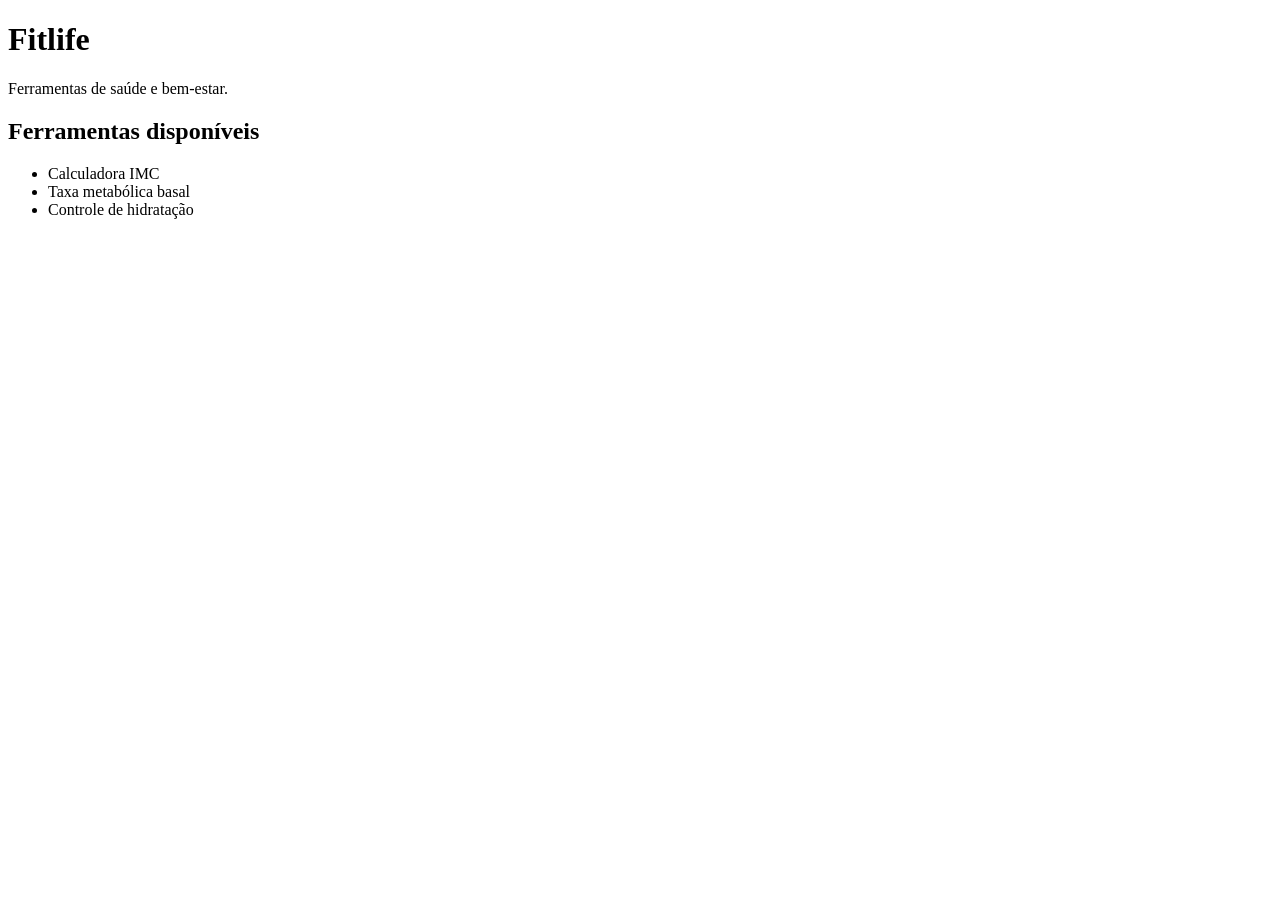
==== aula-HTML/index.html @ 9f712702 "criado html multipages" ====
<!DOCTYPE html>
<html lang="pt-BR">
<head>
    <meta charset="UTF-8">
    <meta name="viewport" content="width=device-width, initial-scale=1.0">
    <title>Fitlife</title>
</head>
<body>
    
  <h1>Fitlife</h1>

    <p>Ferramentas de saúde e bem-estar.</p>

    <h2>Ferramentas disponíveis</h2>

    <ul>
      <li>Calculadora IMC</li>
      <li>Taxa metabólica basal</li>
      <li>Controle de hidratação</li>
    </ul>


</body>
</html>
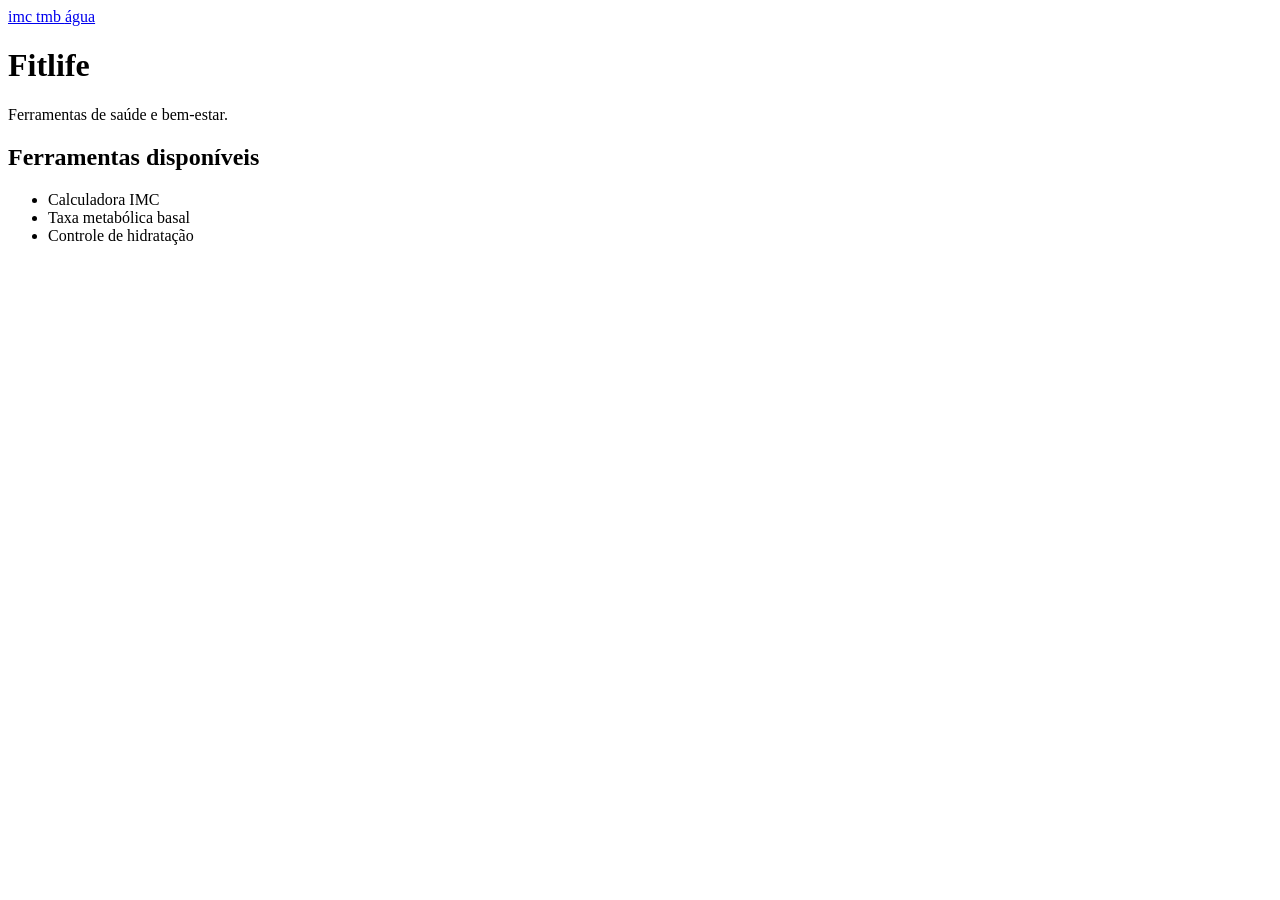
==== commit 30b3ecf2: "adicionado conteudo nas paginas novas" ====
--- a/aula-HTML/index.html
+++ b/aula-HTML/index.html
@@ -7,6 +7,13 @@
 </head>
 <body>
     
+
+  <a href="pages/imc.html"> imc </a>
+  <a href="pages/tmb.html"> tmb </a>
+  <a href="pages/water.html"> água</a>
+
+
+
   <h1>Fitlife</h1>
 
     <p>Ferramentas de saúde e bem-estar.</p>
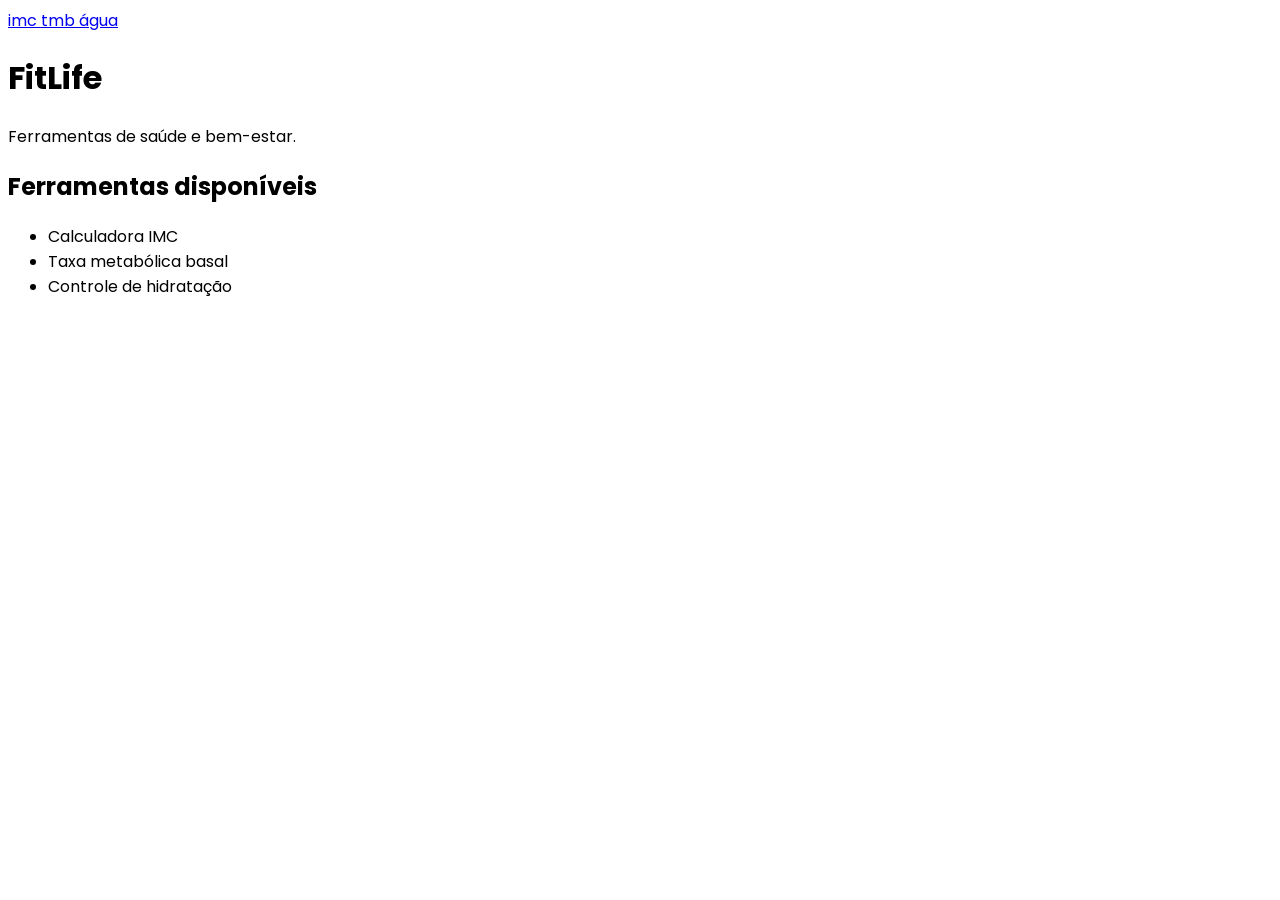
==== commit ca065765: "adicionado fontes no HTML" ====
--- a/aula-HTML/index.html
+++ b/aula-HTML/index.html
@@ -3,18 +3,23 @@
 <head>
     <meta charset="UTF-8">
     <meta name="viewport" content="width=device-width, initial-scale=1.0">
+    <link rel="preconnect" href="https://fonts.googleapis.com">
+    <link rel="preconnect" href="https://fonts.gstatic.com" crossorigin>
+    <link href="https://fonts.googleapis.com/css2?family=Poppins:ital,wght@0,100;0,200;0,300;0,400;0,500;0,600;0,700;0,800;0,900;1,100;1,200;1,300;1,400;1,500;1,600;1,700;1,800;1,900&display=swap" rel="stylesheet">
+
     <title>Fitlife</title>
 </head>
-<body>
+<body style="font-family: Poppins">
     
 
   <a href="pages/imc.html"> imc </a>
   <a href="pages/tmb.html"> tmb </a>
+
   <a href="pages/water.html"> água</a>
 
 
 
-  <h1>Fitlife</h1>
+  <h1>FitLife</h1>
 
     <p>Ferramentas de saúde e bem-estar.</p>
 
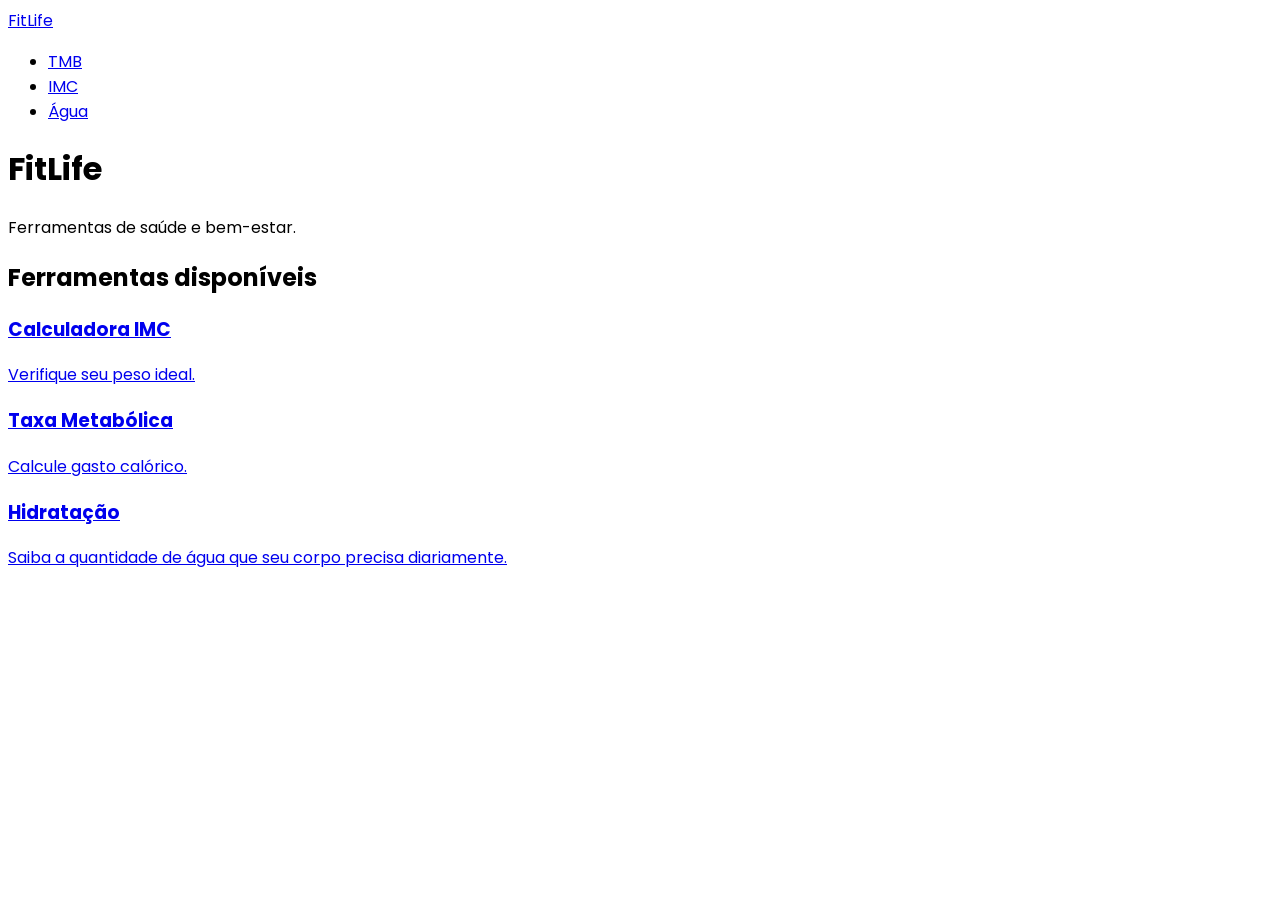
==== commit 1444fd26: "feito o HTML semantico" ====
--- a/aula-HTML/index.html
+++ b/aula-HTML/index.html
@@ -11,25 +11,55 @@
 </head>
 <body style="font-family: Poppins">
     
+    <nav>
+        <a href="index.html">FitLife</a>
 
-  <a href="pages/imc.html"> imc </a>
-  <a href="pages/tmb.html"> tmb </a>
-
-  <a href="pages/water.html"> água</a>
+        <ul>
+            <li><a href="pages/tmb.html"> TMB </a></li>
+            <li><a href="pages/imc.html"> IMC </a></li>
+            <li><a href="pages/water.html"> Água </a></li>
+        </ul>
+    </nav>
 
 
+    <header>
+        <h1>FitLife</h1>
+        <p>Ferramentas de saúde e bem-estar.</p>
+    </header>  
+  
 
-  <h1>FitLife</h1>
+    <main>      
+        <section>
 
-    <p>Ferramentas de saúde e bem-estar.</p>
+          <h2>Ferramentas disponíveis</h2>
 
-    <h2>Ferramentas disponíveis</h2>
+          <a href="pages/imc.html">
 
-    <ul>
-      <li>Calculadora IMC</li>
-      <li>Taxa metabólica basal</li>
-      <li>Controle de hidratação</li>
-    </ul>
+            <h3> Calculadora IMC </h3>
+            <p> Verifique seu peso ideal. </p>
+
+          </a>
+
+          <a href="pages/tmb.html">
+
+            <h3> Taxa Metabólica </h3>
+            <p> Calcule gasto calórico. </p>
+
+          </a>
+
+          <a href="pages/water.html">
+            
+            <h3> Hidratação </h3>
+            <p> Saiba a quantidade de água que seu corpo precisa diariamente. </p>
+
+          </a>
+
+          
+        </section>
+
+
+    </main>
+
 
 
 </body>
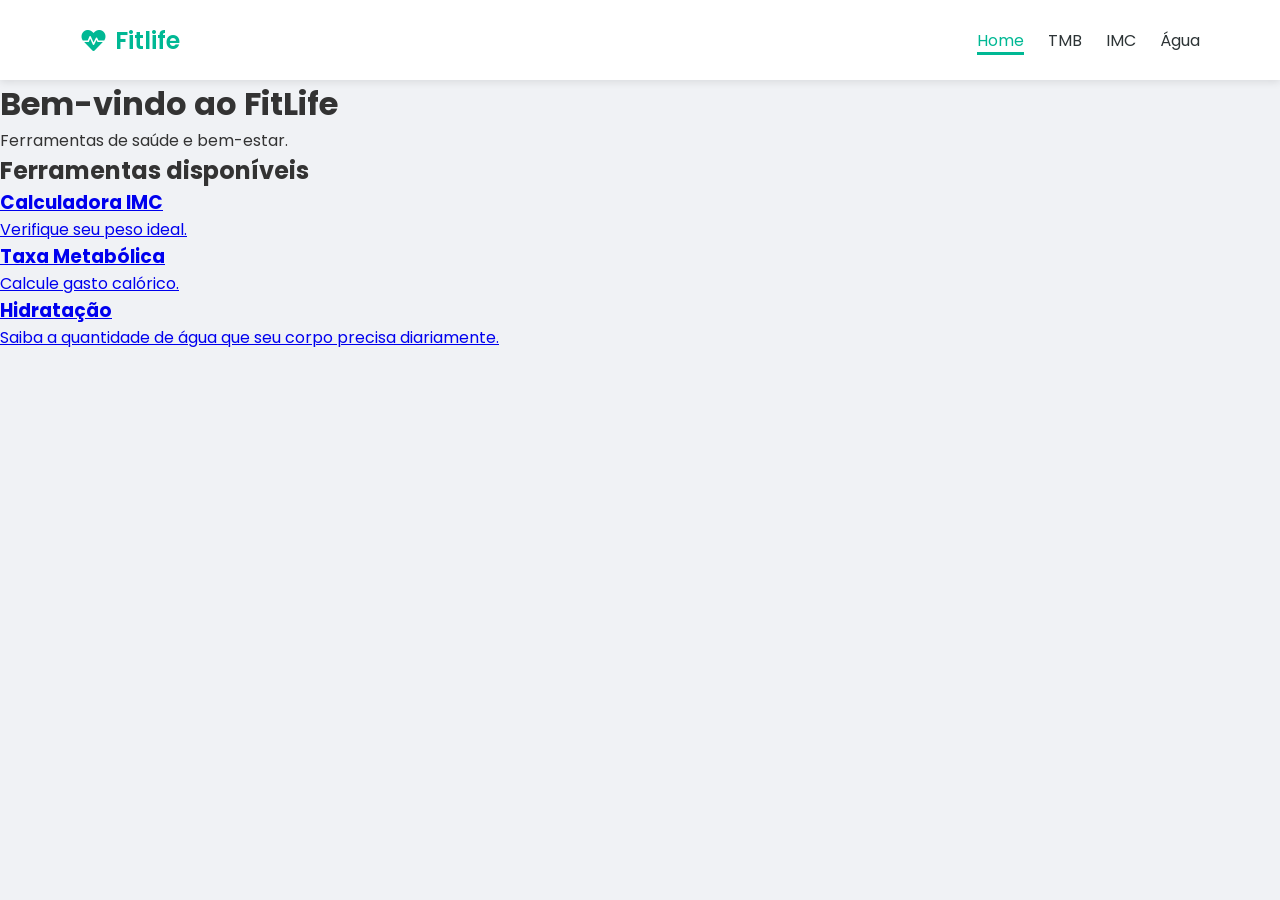
==== commit 60072a2f: "iniciando css" ====
--- a/aula-HTML/index.html
+++ b/aula-HTML/index.html
@@ -6,27 +6,30 @@
     <link rel="preconnect" href="https://fonts.googleapis.com">
     <link rel="preconnect" href="https://fonts.gstatic.com" crossorigin>
     <link href="https://fonts.googleapis.com/css2?family=Poppins:ital,wght@0,100;0,200;0,300;0,400;0,500;0,600;0,700;0,800;0,900;1,100;1,200;1,300;1,400;1,500;1,600;1,700;1,800;1,900&display=swap" rel="stylesheet">
+    <link rel="stylesheet" href="css/styles.css">
+    <link rel="stylesheet" href="https://cdnjs.cloudflare.com/ajax/libs/font-awesome/6.0.0/css/all.min.css" />
 
     <title>Fitlife</title>
 </head>
-<body style="font-family: Poppins">
-    
+<body>
     <nav>
-        <a href="index.html">FitLife</a>
+        <a class="logo" href="index.html">
+            <i class= "fas fa-heartbeat"></i>
+            Fitlife
+        </a>
 
-        <ul>
-            <li><a href="pages/tmb.html"> TMB </a></li>
-            <li><a href="pages/imc.html"> IMC </a></li>
-            <li><a href="pages/water.html"> Água </a></li>
+        <ul class="nav-links">
+            <li><a class="nav-link" id= "nav-active" href="index.html"> Home </a></li>
+            <li><a class="nav-link" href="pages/tmb.html"> TMB </a></li>
+            <li><a class="nav-link" href="pages/imc.html"> IMC </a></li>
+            <li><a class="nav-link" href="pages/water.html"> Água </a></li>
         </ul>
     </nav>
 
-
     <header>
-        <h1>FitLife</h1>
+        <h1 class='titulo'>Bem-vindo ao FitLife</h1>
         <p>Ferramentas de saúde e bem-estar.</p>
     </header>  
-  
 
     <main>      
         <section>
@@ -48,7 +51,7 @@
           </a>
 
           <a href="pages/water.html">
-            
+
             <h3> Hidratação </h3>
             <p> Saiba a quantidade de água que seu corpo precisa diariamente. </p>
 
@@ -57,7 +60,6 @@
           
         </section>
 
-
     </main>
 
 
--- a/aula-HTML/css/styles.css
+++ b/aula-HTML/css/styles.css
@@ -0,0 +1,55 @@
+* {
+    margin: 0;
+    padding: 0;
+    box-sizing: 0;
+}
+
+body {
+    font-family: "Poppins";
+    background-color: #f0f2f5;
+    color: #333;
+}
+
+nav {
+    /* flexbox */
+    display: flex;
+    justify-content: space-between;
+    align-items: center;
+
+    background-color: #fff;
+    padding : 0 80px;
+    height: 80px;
+    box-shadow: 0 2px 8px rgba(0, 0, 0, 0.1);
+}
+
+.logo {
+    /*flexbox*/
+    display: flex;
+    align-items: center;
+
+    gap: 8px;
+
+    font-size: 24px;
+    color: #00b894;
+    text-decoration: none;
+    font-weight: 600;
+
+}
+
+.nav-links {
+    display: flex;
+    list-style: none;
+    gap: 24px
+}
+
+.nav-link {
+    text-decoration: none;
+    color: #2d3436;
+    font-size: 16px;
+
+}
+
+#nav-active {
+    border-bottom: 3px #00b894 solid;
+    color: #00b894;
+}
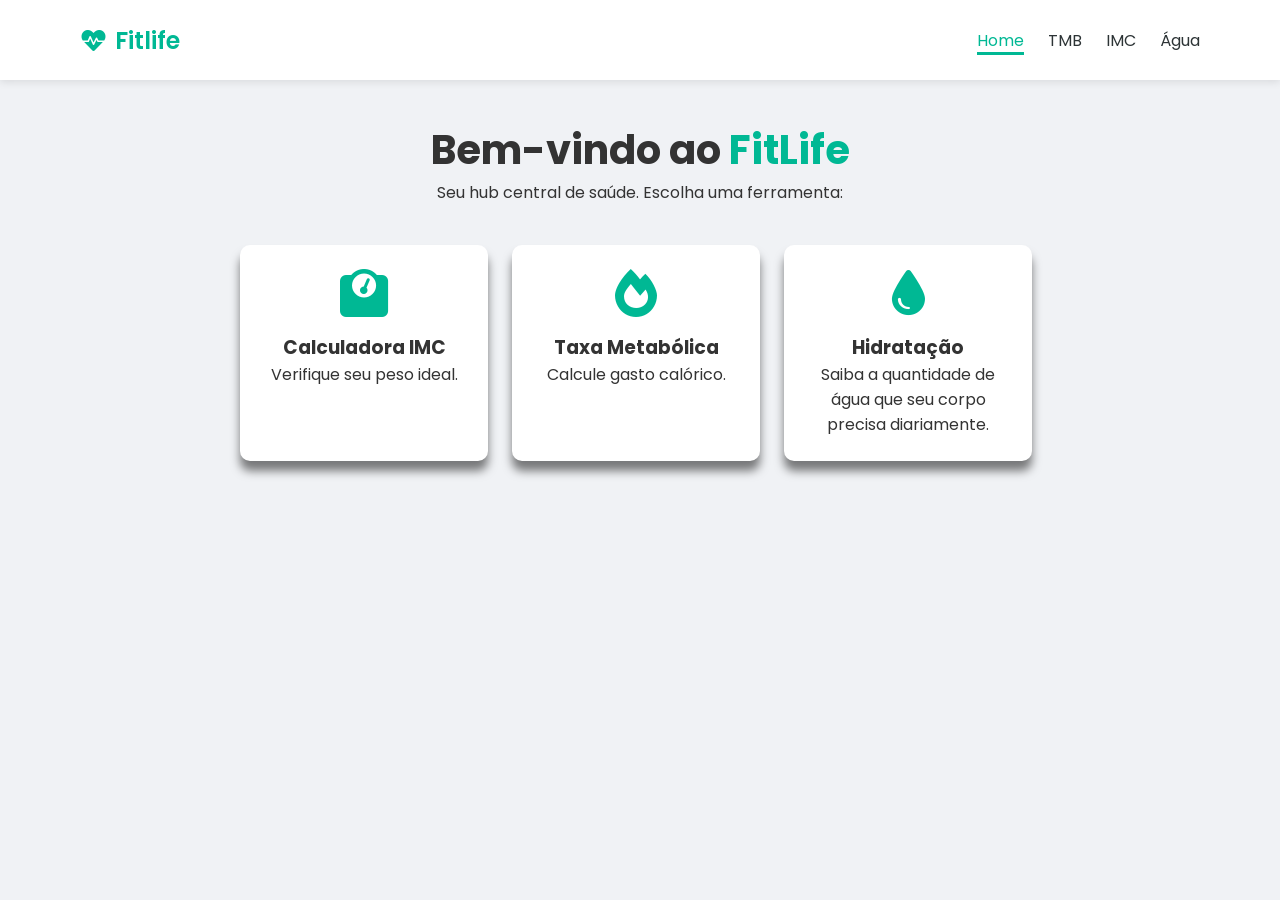
==== commit 28bb4ab8: "home do fitlife finalizada" ====
--- a/aula-HTML/index.html
+++ b/aula-HTML/index.html
@@ -26,43 +26,35 @@
         </ul>
     </nav>
 
-    <header>
-        <h1 class='titulo'>Bem-vindo ao FitLife</h1>
-        <p>Ferramentas de saúde e bem-estar.</p>
+    <header class="header-container">
+        <h1 class='titulo'>Bem-vindo ao <span>FitLife</span></h1>
+        <p>Seu hub central de saúde. Escolha uma ferramenta: </p>
     </header>  
 
     <main>      
-        <section>
+        <section class="cards-section">
 
-          <h2>Ferramentas disponíveis</h2>
-
-          <a href="pages/imc.html">
-
+          <a class="feature-card" href="pages/imc.html">
+            <i class="fas fa-weight"></i>
             <h3> Calculadora IMC </h3>
             <p> Verifique seu peso ideal. </p>
-
           </a>
 
-          <a href="pages/tmb.html">
-
+          <a class="feature-card" href="pages/tmb.html">
+            <i class="fas fa-fire"></i>
             <h3> Taxa Metabólica </h3>
             <p> Calcule gasto calórico. </p>
-
           </a>
 
-          <a href="pages/water.html">
-
+          <a class="feature-card" href="pages/water.html">
+            <i class="fas fa-tint"></i>
             <h3> Hidratação </h3>
             <p> Saiba a quantidade de água que seu corpo precisa diariamente. </p>
-
           </a>
-
           
         </section>
 
     </main>
 
-
-
 </body>
 </html>
--- a/aula-HTML/css/styles.css
+++ b/aula-HTML/css/styles.css
@@ -49,7 +49,58 @@
 
 }
 
+.nav-link:hover {
+    color: #00b894;
+}
+
 #nav-active {
     border-bottom: 3px #00b894 solid;
     color: #00b894;
-}+}
+
+.header-container {
+    text-align: center;
+    padding: 40px 0;
+}
+
+.header-container h1 {
+    font-size: 40px;
+}
+
+.header-container span {
+    color: #00b894;
+}
+
+main {
+    width: 800px;
+    margin: 0 auto;
+}
+
+.cards-section {
+    text-align: center;
+
+    display: flex;
+    gap: 24px;
+}
+
+.feature-card {
+    background-color: #fff;
+    color: #333;
+    padding: 24px;
+    border-radius: 10px;
+    text-align: center;
+    text-decoration: none;
+    box-shadow: 0 10px 10px rgba(0, 0, 0, 0.5);
+    width: 200px;
+}
+
+.feature-card:hover {
+    border: 2px solid #00b894;
+}
+
+.feature-card i {
+    font-size: 48px;
+    color: #00b894;
+    margin-bottom: 16px;
+}
+
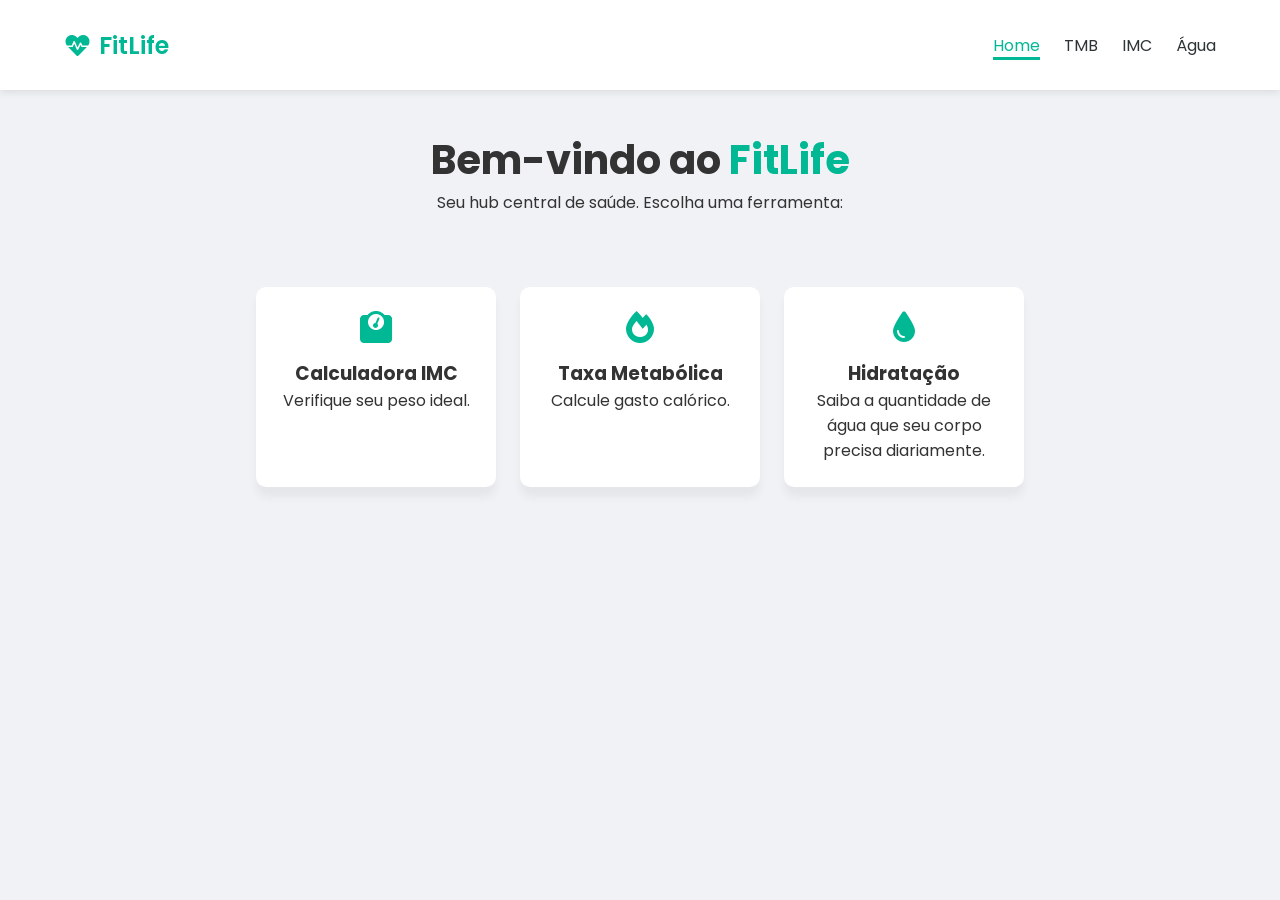
==== commit 39463dc2: "continuando responsividade no IMC e TBM" ====
--- a/aula-HTML/index.html
+++ b/aula-HTML/index.html
@@ -9,13 +9,13 @@
     <link rel="stylesheet" href="css/styles.css">
     <link rel="stylesheet" href="https://cdnjs.cloudflare.com/ajax/libs/font-awesome/6.0.0/css/all.min.css" />
 
-    <title>Fitlife</title>
+    <title>FitLife</title>
 </head>
 <body>
     <nav>
         <a class="logo" href="index.html">
             <i class= "fas fa-heartbeat"></i>
-            Fitlife
+            FitLife
         </a>
 
         <ul class="nav-links">
--- a/aula-HTML/css/styles.css
+++ b/aula-HTML/css/styles.css
@@ -1,13 +1,30 @@
+:root {
+    --primary-color: #00b894;
+    --primary-dark: #019477;
+    --secondary-color: #2d3436;
+    --background-color: #f0f2f5;
+    --card-color: #ffffff;
+    --text-color: #333333;
+    --muted-color: #636e72;
+    --danger-color: #d63031;
+    --water-color: #0984e3;
+    --border-color: #dfe6e9;
+
+    --result-box: #e8f8f5;
+
+    --shadow-md: 0 10px 10px rgba(0, 0, 0, 0.05);
+}
+
 * {
     margin: 0;
     padding: 0;
-    box-sizing: 0;
+    box-sizing: border-box;
 }
 
 body {
     font-family: "Poppins";
-    background-color: #f0f2f5;
-    color: #333;
+    background-color: var(--background-color);
+    color: var(--text-color);
 }
 
 nav {
@@ -16,9 +33,9 @@
     justify-content: space-between;
     align-items: center;
 
-    background-color: #fff;
-    padding : 0 80px;
-    height: 80px;
+    background-color: var(--card-color);
+    padding : 0 5%;
+    height: 10vh;
     box-shadow: 0 2px 8px rgba(0, 0, 0, 0.1);
 }
 
@@ -27,80 +44,165 @@
     display: flex;
     align-items: center;
 
-    gap: 8px;
-
-    font-size: 24px;
-    color: #00b894;
+    gap: 0.5rem;
+
+    font-size: 1.5rem;
+    color: var(--primary-color);
     text-decoration: none;
     font-weight: 600;
-
 }
 
 .nav-links {
     display: flex;
     list-style: none;
-    gap: 24px
+    gap: 1.5rem;
 }
 
 .nav-link {
     text-decoration: none;
-    color: #2d3436;
-    font-size: 16px;
-
+    color:var(--secondary-color);
+    font-size: 1rem;
 }
 
 .nav-link:hover {
-    color: #00b894;
+    color: var(--primary-color);
 }
 
 #nav-active {
-    border-bottom: 3px #00b894 solid;
-    color: #00b894;
+    border-bottom: 3px var(--primary-color) solid;
+    color: var(--primary-color);
 }
 
 .header-container {
     text-align: center;
-    padding: 40px 0;
+    padding: 2.5rem 0;
 }
 
 .header-container h1 {
-    font-size: 40px;
+    font-size: 2.5rem;
 }
 
 .header-container span {
-    color: #00b894;
+    color: var(--primary-color);
 }
 
 main {
-    width: 800px;
+    width: 80%;
     margin: 0 auto;
+    padding: 2rem 0;
 }
 
 .cards-section {
     text-align: center;
 
-    display: flex;
-    gap: 24px;
+    flex-wrap: wrap;
+    justify-content: center;
+    display: flex;
+    gap: 1.5rem;
 }
 
 .feature-card {
-    background-color: #fff;
-    color: #333;
-    padding: 24px;
+    background-color: var(--card-color);
+    color: var(--text-color);
+    padding: 1.5rem;
     border-radius: 10px;
     text-align: center;
     text-decoration: none;
-    box-shadow: 0 10px 10px rgba(0, 0, 0, 0.5);
-    width: 200px;
+    box-shadow: var(--shadow-md);
+    width: 15rem;
 }
 
 .feature-card:hover {
-    border: 2px solid #00b894;
+    border: 2px solid var(--primary-color);
 }
 
 .feature-card i {
-    font-size: 48px;
-    color: #00b894;
-    margin-bottom: 16px;
-}
-
+    font-size: 2rem;
+    color: var(--primary-color);
+    margin-bottom: 1rem;
+}
+
+.tool-container {
+    display: flex;
+    flex-direction: column;
+    gap: 1rem;
+
+    width: 100%;
+    padding: 2rem;
+
+    background-color: var(--card-color);
+    border-radius: 10px;
+    box-shadow: var(--shadow-md);
+}
+
+.tool-container-title {
+    text-align: center;
+}
+
+.tool-container-title h2 {
+    color: var(--secondary-color);
+    font-size: 1.8rem;
+}
+.tool-container form {
+    display: flex;
+    flex-direction: column;
+    gap: 1rem;
+}
+
+.form-group {
+    display: flex;
+    flex-direction: column;
+    gap: 0.5rem;
+}
+
+.form-group label {
+    font-weight: 600;
+    color: var(--secondary-color);
+}
+
+.form-group input {
+    padding: 0.8rem;
+    border: 2px solid var(--border-color);
+    border-radius: 5px;
+    font-size: 1rem;
+    font-family: inherit;
+}
+
+.form-group input:focus {
+    outline: none;
+    border-color: var(--primary-color);
+}
+
+.action-btn {
+    padding: 0.8rem 1rem;
+    background-color: var(--primary-color);
+    color: var(--card-color);
+    border: none;
+    border-radius: 5px;
+    font-size: 1rem;
+    font-weight: 600;
+    font-family: inherit;
+    cursor: pointer;
+    text-decoration: none;
+    text-align: center;
+    transition: 0.3s;
+}
+
+.action-btn:hover {
+    background-color: var(--primary-dark);
+}
+
+.btn-back {
+    background-color: var(--muted-color);
+}
+
+.btn-back:hover {
+    background-color: var(--secondary-color);
+}
+
+.result-box {
+    background-color: var(--result-box);
+    padding: 1.25rem;
+    border-radius: 10px;
+    text-align: center;
+}
